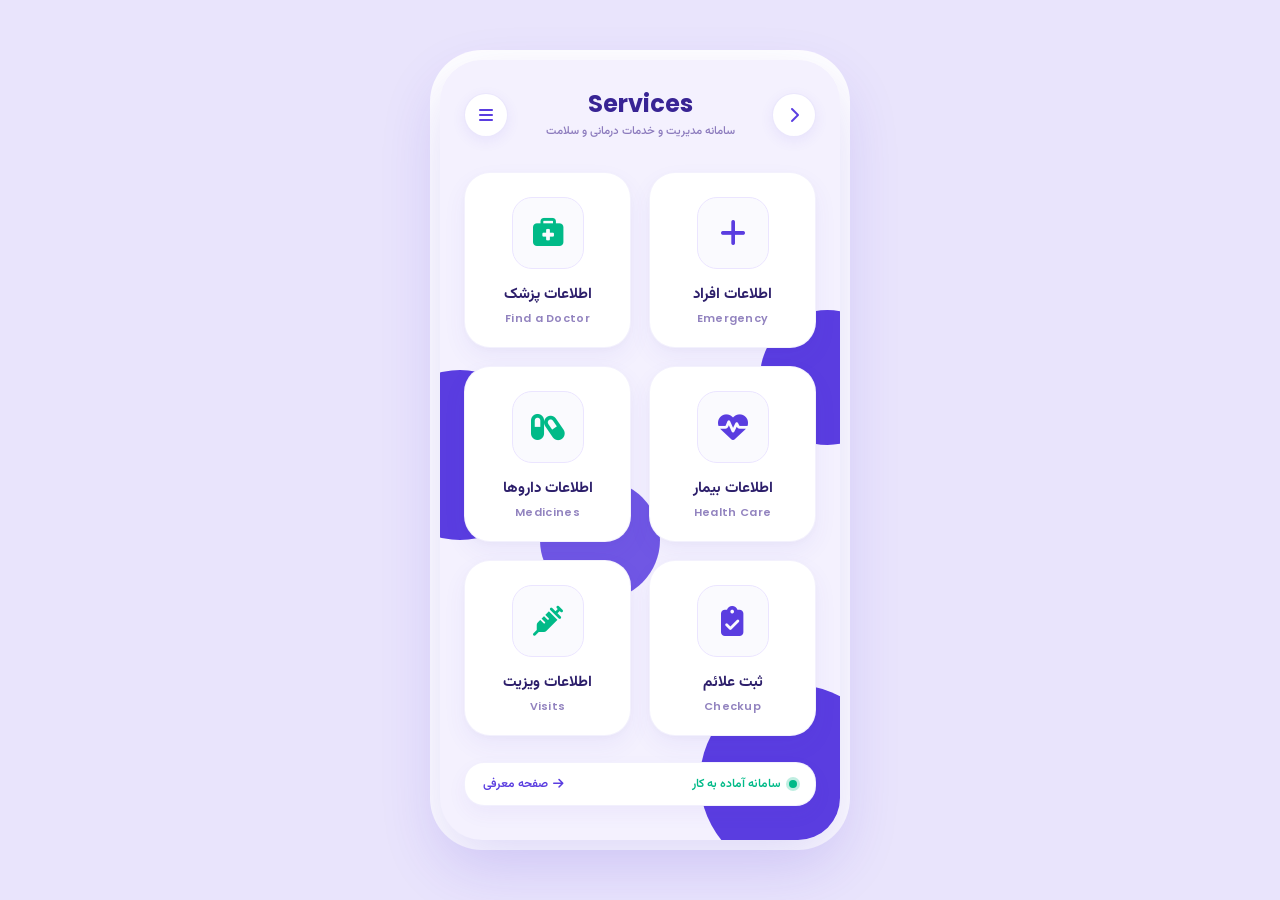
==== main/menu.html @ 0ffe3395 "step 3 :ready to deploy clean" ====
<!DOCTYPE html>
<html lang="fa" dir="rtl">
<head>
  <meta charset="UTF-8">
  <meta name="viewport" content="width=device-width, initial-scale=1.0">
  <title>خدمات سامانه | Services</title>
  <!-- Google Fonts: Vazirmatn & Poppins -->
  <link rel="preconnect" href="https://fonts.googleapis.com">
  <link rel="preconnect" href="https://fonts.gstatic.com" crossorigin>
  <link href="https://fonts.googleapis.com/css2?family=Poppins:wght@400;600;700;800&family=Vazirmatn:wght@300;400;500;600;700;800;900&display=swap" rel="stylesheet">
  <!-- Font Awesome 6 Icons -->
  <link rel="stylesheet" href="https://cdnjs.cloudflare.com/ajax/libs/font-awesome/6.4.0/css/all.min.css">
  <style>
    * {
      box-sizing: border-box;
      margin: 0;
      padding: 0;
      font-family: 'Vazirmatn', 'Poppins', sans-serif;
      -webkit-tap-highlight-color: transparent;
    }

    body {
      min-height: 100vh;
      background: #e9e4fc;
      display: flex;
      justify-content: center;
      align-items: center;
      padding: 20px;
      overflow-x: hidden;
    }

    /* فریم اپلیکیشن دقیقا مشابه صفحه دوم عکس ارسالی */
    .app-screen {
      position: relative;
      width: 100%;
      max-width: 400px;
      min-height: 780px;
      background: #F4F1FE;
      border-radius: 42px;
      box-shadow: 0 25px 60px rgba(78, 48, 214, 0.18), 0 0 0 10px #ffffff;
      overflow: hidden;
      display: flex;
      flex-direction: column;
      padding: 30px 24px 34px;
      color: #2D1F6B;
      animation: fadeIn 0.6s ease-out forwards;
    }

    @keyframes fadeIn {
      from {
        opacity: 0;
        transform: translateY(18px);
      }
      to {
        opacity: 1;
        transform: translateY(0);
      }
    }

    /* لکه‌های بزرگ بنفش ارگانیک پشت کارت‌ها دقیقا مشابه تصویر ارسالی */
    .purple-blob {
      position: absolute;
      border-radius: 50%;
      background: #5A3DE0;
      z-index: 1;
      pointer-events: none;
    }

    .blob-left {
      width: 170px;
      height: 170px;
      left: -65px;
      top: 310px;
    }

    .blob-right-mid {
      width: 135px;
      height: 135px;
      right: -55px;
      top: 250px;
    }

    .blob-right-bottom {
      width: 190px;
      height: 190px;
      right: -50px;
      bottom: -35px;
    }

    .blob-center-subtle {
      width: 120px;
      height: 120px;
      left: 100px;
      top: 420px;
      opacity: 0.85;
    }

    /* نوار هدر بالای صفحه */
    .app-header {
      position: relative;
      z-index: 3;
      display: flex;
      justify-content: space-between;
      align-items: center;
      margin-bottom: 24px;
    }

    .header-btn {
      width: 44px;
      height: 44px;
      border-radius: 50%;
      background: #ffffff;
      border: 1px solid rgba(90, 61, 224, 0.12);
      display: flex;
      align-items: center;
      justify-content: center;
      color: #5A3DE0;
      font-size: 16px;
      text-decoration: none;
      box-shadow: 0 4px 14px rgba(90, 61, 224, 0.08);
      transition: all 0.25s ease;
      cursor: pointer;
    }

    .header-btn:hover {
      background: #5A3DE0;
      color: #ffffff;
      transform: scale(1.06);
    }

    .header-title-box {
      text-align: center;
    }

    .header-title-box h1 {
      font-family: 'Poppins', sans-serif;
      font-size: 24px;
      font-weight: 700;
      color: #382494;
      line-height: 1.2;
    }

    .header-title-box p {
      font-size: 11.5px;
      color: #8C7BBD;
      margin-top: 4px;
      font-weight: 500;
    }

    /* گرید کارت‌های خدمات به شکل ۲ ستونه دقیقا مشابه عکس */
    .services-grid {
      position: relative;
      z-index: 3;
      display: grid;
      grid-template-columns: repeat(2, 1fr);
      gap: 18px;
      margin-top: 8px;
    }

    .service-card {
      background: #ffffff;
      border-radius: 26px;
      padding: 24px 14px 20px;
      text-align: center;
      text-decoration: none;
      display: flex;
      flex-direction: column;
      align-items: center;
      justify-content: center;
      box-shadow: 0 10px 25px rgba(90, 61, 224, 0.06), 0 2px 6px rgba(0, 0, 0, 0.02);
      border: 1px solid rgba(90, 61, 224, 0.07);
      transition: all 0.3s cubic-bezier(0.16, 1, 0.3, 1);
      cursor: pointer;
      position: relative;
      overflow: hidden;
    }

    .service-card:hover {
      transform: translateY(-6px);
      box-shadow: 0 18px 38px rgba(90, 61, 224, 0.16);
      border-color: rgba(90, 61, 224, 0.25);
    }

    .service-card:active {
      transform: translateY(-2px);
    }

    /* قاب آیکون با خطوط فانتزی پزشکی مشابه عکس */
    .card-icon-box {
      width: 72px;
      height: 72px;
      border-radius: 20px;
      background: #FAFAFE;
      border: 1.5px solid #EBE5FF;
      display: flex;
      align-items: center;
      justify-content: center;
      margin-bottom: 14px;
      transition: all 0.3s ease;
    }

    .service-card:hover .card-icon-box {
      background: #F1EDFF;
      border-color: #5A3DE0;
      transform: scale(1.08);
    }

    .card-icon-box i {
      font-size: 30px;
      color: #5A3DE0;
      transition: all 0.3s ease;
    }

    .card-icon-box.mint i {
      color: #00BA88;
    }
    .service-card:hover .card-icon-box.mint {
      border-color: #00BA88;
      background: #E8FAF4;
    }

    .card-title {
      font-size: 15px;
      font-weight: 700;
      color: #2D1F6B;
      margin-bottom: 4px;
      transition: color 0.25s ease;
    }

    .service-card:hover .card-title {
      color: #5A3DE0;
    }

    .card-subtext {
      font-family: 'Poppins', sans-serif;
      font-size: 11px;
      font-weight: 600;
      color: #9283BF;
      letter-spacing: 0.3px;
    }

    /* نوار وضعیت پایین کارت‌ها */
    .quick-status-bar {
      position: relative;
      z-index: 3;
      margin-top: 26px;
      background: #ffffff;
      border-radius: 20px;
      padding: 12px 18px;
      display: flex;
      align-items: center;
      justify-content: space-between;
      box-shadow: 0 8px 20px rgba(90, 61, 224, 0.05);
      border: 1px solid rgba(90, 61, 224, 0.08);
    }

    .quick-status-bar .db-badge {
      display: flex;
      align-items: center;
      gap: 8px;
      font-size: 12px;
      font-weight: 600;
      color: #00BA88;
    }

    .db-badge-dot {
      width: 8px;
      height: 8px;
      border-radius: 50%;
      background: #00BA88;
      box-shadow: 0 0 0 3px rgba(0, 186, 136, 0.25);
    }

    .return-link {
      font-size: 12px;
      color: #5A3DE0;
      text-decoration: none;
      font-weight: 600;
      display: flex;
      align-items: center;
      gap: 5px;
    }

    .return-link:hover {
      text-decoration: underline;
    }
  </style>
</head>
<body>

  <div class="app-screen">
    
    <!-- لکه‌های بنفش پس‌زمینه دقیقا مشابه طرح -->
    <div class="purple-blob blob-left"></div>
    <div class="purple-blob blob-right-mid"></div>
    <div class="purple-blob blob-right-bottom"></div>
    <div class="purple-blob blob-center-subtle"></div>

    <!-- هدر اپلیکیشن -->
    <header class="app-header">
      <!-- دکمه بازگشت به صفحه خوش‌آمدگویی انیمیشنی -->
      <a href="index.html" class="header-btn" title="صفحه ورود">
        <i class="fas fa-chevron-right"></i>
      </a>

      <div class="header-title-box">
        <h1>Services</h1>
        <p>سامانه مدیریت و خدمات درمانی و سلامت</p>
      </div>

      <!-- دکمه منوی کشویی / اطلاعات -->
      <a href="index.html" class="header-btn" title="منو">
        <i class="fas fa-bars"></i>
      </a>
    </header>

    <!-- گرید خدمات در قالب ۶ کارت استاندارد -->
    <main class="services-grid">

      <!-- ۱. ثبت اطلاعات افراد (Emergency Cross) -->
      <a href="person.php" class="service-card">
        <div class="card-icon-box">
          <i class="fas fa-plus"></i>
        </div>
        <span class="card-title">اطلاعات افراد</span>
        <span class="card-subtext">Emergency</span>
      </a>

      <!-- ۲. ثبت اطلاعات پزشک (Medical Kit / Doctor) -->
      <a href="doctor.php" class="service-card">
        <div class="card-icon-box mint">
          <i class="fas fa-briefcase-medical"></i>
        </div>
        <span class="card-title">اطلاعات پزشک</span>
        <span class="card-subtext">Find a Doctor</span>
      </a>

      <!-- ۳. ثبت اطلاعات بیمار (Heart Health Care) -->
      <a href="patient.php" class="service-card">
        <div class="card-icon-box">
          <i class="fas fa-heart-pulse"></i>
        </div>
        <span class="card-title">اطلاعات بیمار</span>
        <span class="card-subtext">Health Care</span>
      </a>

      <!-- ۴. ثبت اطلاعات داروها (Pills / Medicines) -->
      <a href="medicine.php" class="service-card">
        <div class="card-icon-box mint">
          <i class="fas fa-capsules"></i>
        </div>
        <span class="card-title">اطلاعات داروها</span>
        <span class="card-subtext">Medicines</span>
      </a>

      <!-- ۵. ثبت اطلاعات علائم (Checkup / Symptoms) -->
      <a href="healthstatue.php" class="service-card">
        <div class="card-icon-box">
          <i class="fas fa-clipboard-check"></i>
        </div>
        <span class="card-title">ثبت علائم</span>
        <span class="card-subtext">Checkup</span>
      </a>

      <!-- ۶. ثبت اطلاعات ویزیت (Syringe / Visits) -->
      <a href="visit.php" class="service-card">
        <div class="card-icon-box mint">
          <i class="fas fa-syringe"></i>
        </div>
        <span class="card-title">اطلاعات ویزیت</span>
        <span class="card-subtext">Visits</span>
      </a>

    </main>

    <!-- فوتر سریع -->
    <div class="quick-status-bar">
      <div class="db-badge">
        <div class="db-badge-dot"></div>
        <span>سامانه آماده به کار</span>
      </div>
      <a href="index.html" class="return-link">
        <i class="fas fa-arrow-right"></i>
        صفحه معرفی
      </a>
    </div>

  </div>

</body>
</html>
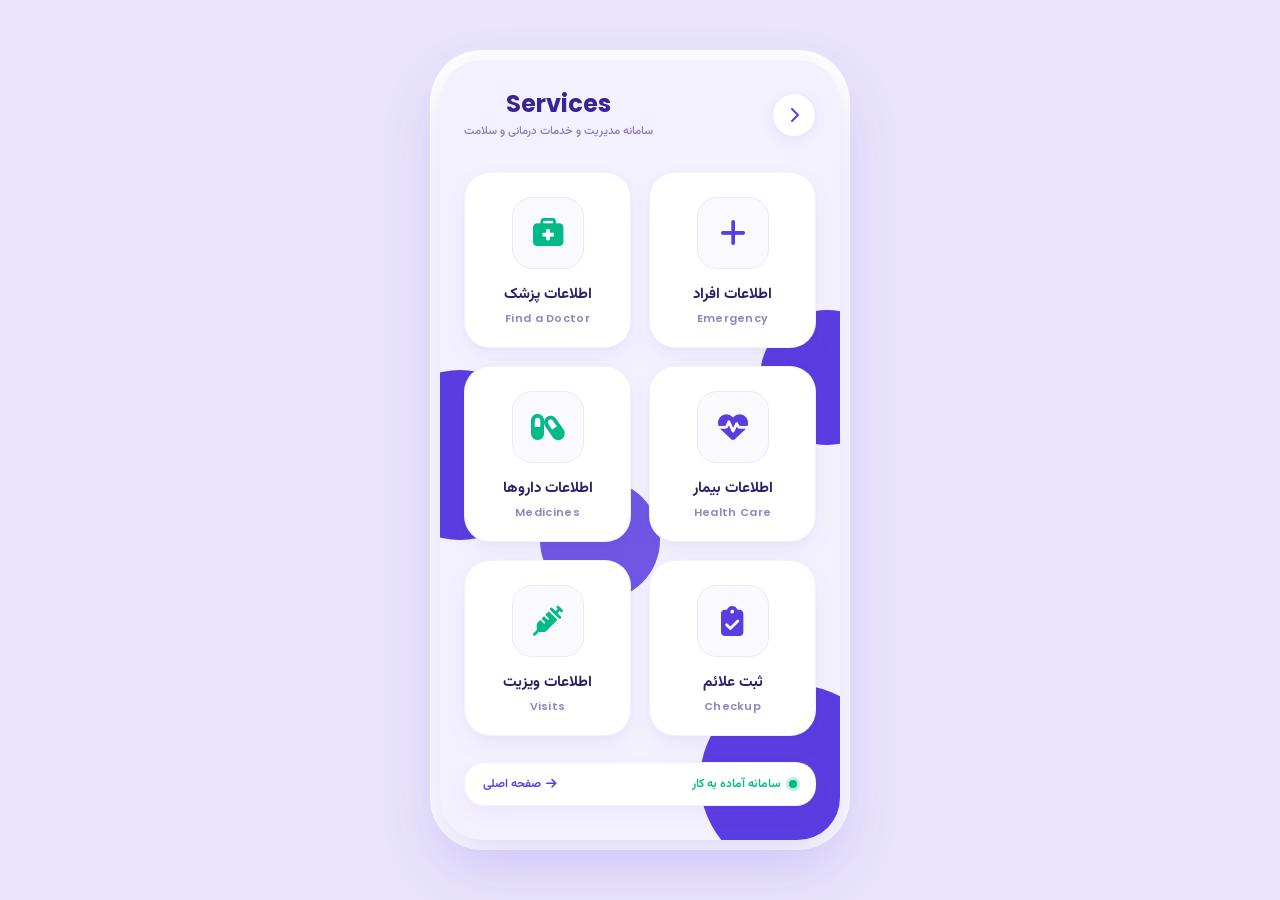
==== commit 12e60724: "step5: fix some responsive option" ====
--- a/main/menu.html
+++ b/main/menu.html
@@ -308,10 +308,6 @@
         <p>سامانه مدیریت و خدمات درمانی و سلامت</p>
       </div>
 
-      <!-- دکمه منوی کشویی / اطلاعات -->
-      <a href="index.html" class="header-btn" title="منو">
-        <i class="fas fa-bars"></i>
-      </a>
     </header>
 
     <!-- گرید خدمات در قالب ۶ کارت استاندارد -->
@@ -381,7 +377,7 @@
       </div>
       <a href="index.html" class="return-link">
         <i class="fas fa-arrow-right"></i>
-        صفحه معرفی
+        صفحه اصلی
       </a>
     </div>
 
